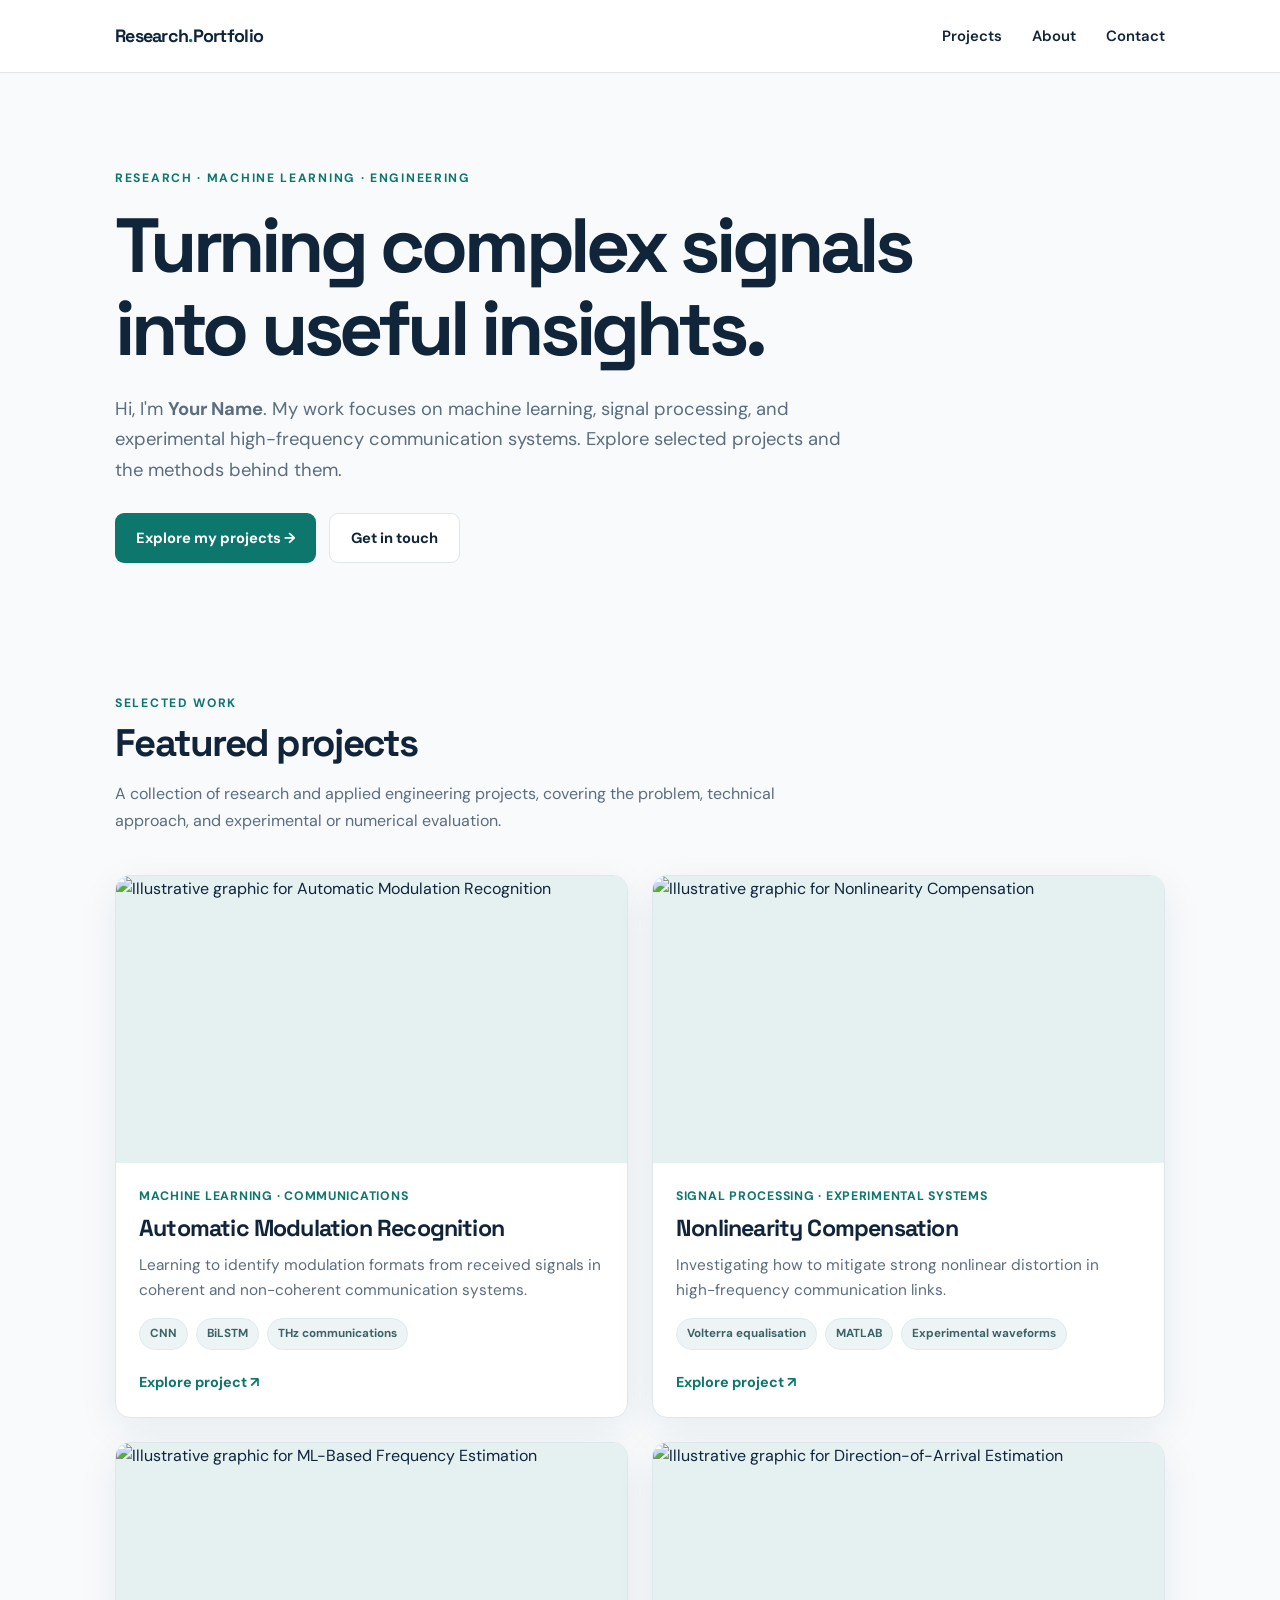
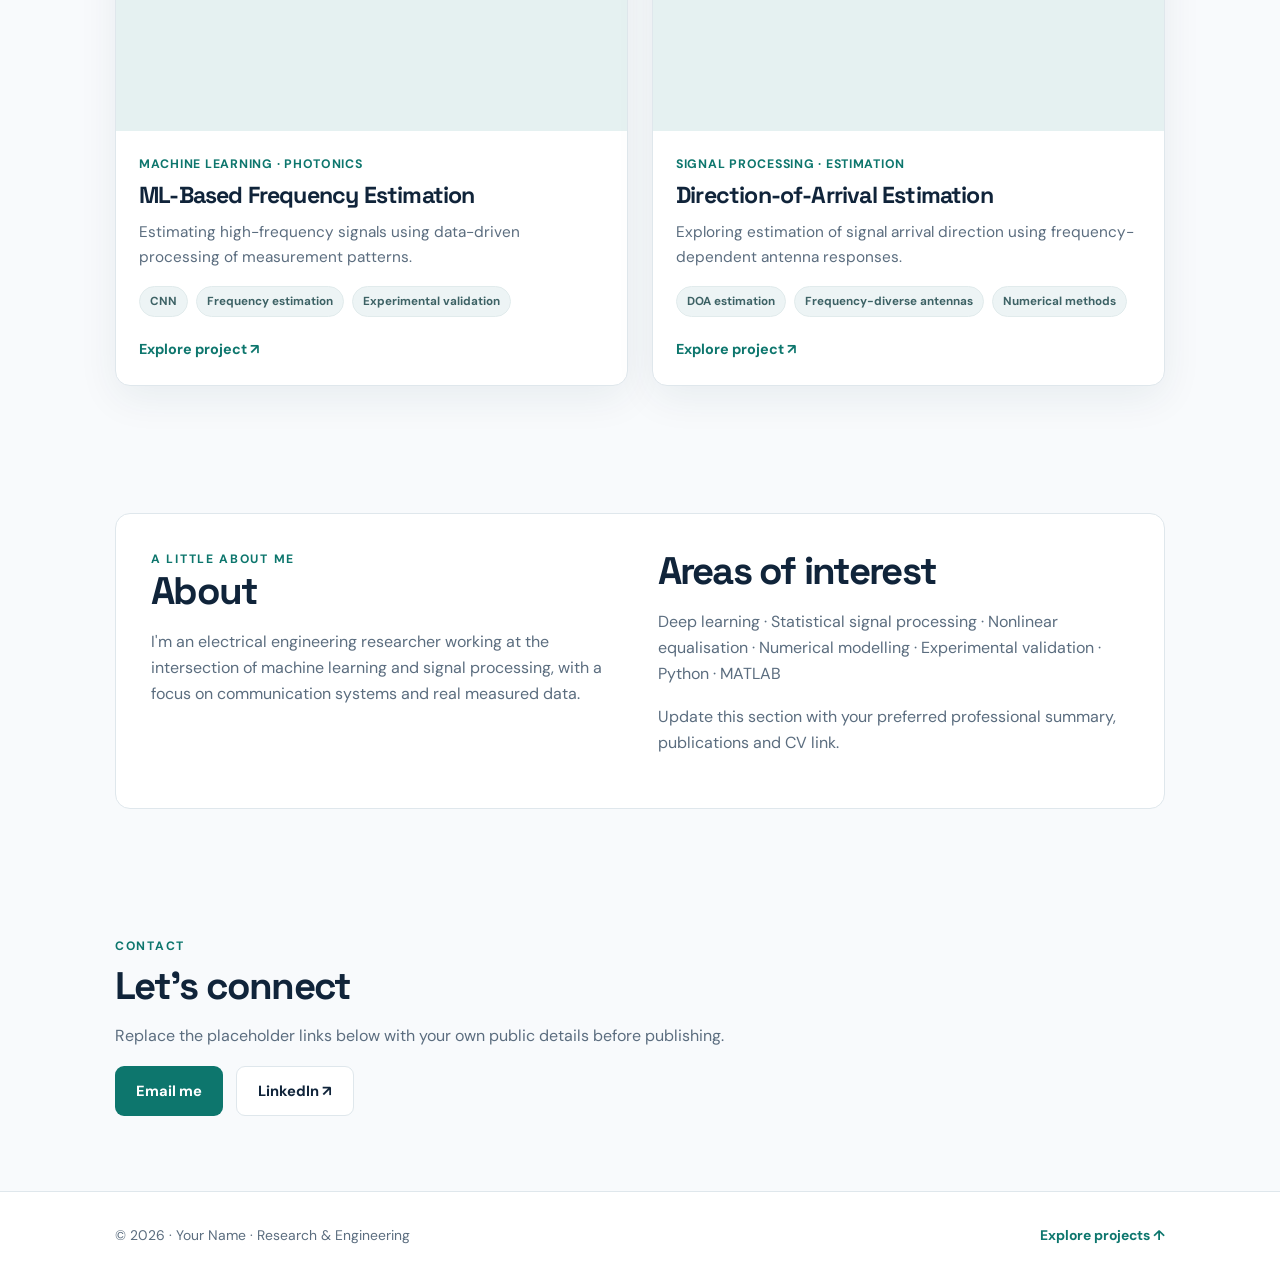
==== index.html @ b9c694e7 "Add files via upload Initial Commit" ====
<!doctype html><html lang="en"><head><meta charset="utf-8"><meta name="viewport" content="width=device-width, initial-scale=1"><meta name="description" content="Research portfolio showcasing machine learning, signal processing and experimental communications projects."><title>Home | Research Portfolio</title><link rel="stylesheet" href="style.css"></head><body><header class="topbar"><nav class="container nav" aria-label="Main navigation"><a class="logo" href="index.html">Research<span>.</span>Portfolio</a><div class="navlinks"><a href="index.html#projects">Projects</a><a href="index.html#about">About</a><a href="index.html#contact">Contact</a></div></nav></header><main><section class="hero"><div class="container"><div class="eyebrow">Research · Machine Learning · Engineering</div><h1>Turning complex signals into useful insights.</h1><p class="lede">Hi, I'm <strong>Your Name</strong>. My work focuses on machine learning, signal processing, and experimental high-frequency communication systems. Explore selected projects and the methods behind them.</p><div class="actions"><a class="btn" href="#projects">Explore my projects →</a><a class="btn secondary" href="#contact">Get in touch</a></div></div></section><section id="projects" class="section"><div class="container"><div class="section-heading"><div><div class="eyebrow">Selected work</div><h2>Featured projects</h2><p class="section-intro">A collection of research and applied engineering projects, covering the problem, technical approach, and experimental or numerical evaluation.</p></div></div><div class="grid"><a class="project-card" href="projects/modulation-recognition.html"><img src="assets/amr.svg" alt="Illustrative graphic for Automatic Modulation Recognition" loading="lazy"><div class="card-body"><div class="kicker">Machine Learning · Communications</div><h3>Automatic Modulation Recognition</h3><p>Learning to identify modulation formats from received signals in coherent and non-coherent communication systems.</p><div class="tags"><span class="tag">CNN</span><span class="tag">BiLSTM</span><span class="tag">THz communications</span></div><span class="view">Explore project ↗</span></div></a>
<a class="project-card" href="projects/nonlinearity-compensation.html"><img src="assets/nonlinear.svg" alt="Illustrative graphic for Nonlinearity Compensation" loading="lazy"><div class="card-body"><div class="kicker">Signal Processing · Experimental Systems</div><h3>Nonlinearity Compensation</h3><p>Investigating how to mitigate strong nonlinear distortion in high-frequency communication links.</p><div class="tags"><span class="tag">Volterra equalisation</span><span class="tag">MATLAB</span><span class="tag">Experimental waveforms</span></div><span class="view">Explore project ↗</span></div></a>
<a class="project-card" href="projects/frequency-estimation.html"><img src="assets/frequency.svg" alt="Illustrative graphic for ML-Based Frequency Estimation" loading="lazy"><div class="card-body"><div class="kicker">Machine Learning · Photonics</div><h3>ML-Based Frequency Estimation</h3><p>Estimating high-frequency signals using data-driven processing of measurement patterns.</p><div class="tags"><span class="tag">CNN</span><span class="tag">Frequency estimation</span><span class="tag">Experimental validation</span></div><span class="view">Explore project ↗</span></div></a>
<a class="project-card" href="projects/direction-of-arrival.html"><img src="assets/doa.svg" alt="Illustrative graphic for Direction-of-Arrival Estimation" loading="lazy"><div class="card-body"><div class="kicker">Signal Processing · Estimation</div><h3>Direction-of-Arrival Estimation</h3><p>Exploring estimation of signal arrival direction using frequency-dependent antenna responses.</p><div class="tags"><span class="tag">DOA estimation</span><span class="tag">Frequency-diverse antennas</span><span class="tag">Numerical methods</span></div><span class="view">Explore project ↗</span></div></a></div></div></section><section id="about" class="section"><div class="container"><div class="about-panel"><div><div class="eyebrow">A little about me</div><h2>About</h2><p class="muted">I'm an electrical engineering researcher working at the intersection of machine learning and signal processing, with a focus on communication systems and real measured data.</p></div><div><h2>Areas of interest</h2><p class="muted">Deep learning · Statistical signal processing · Nonlinear equalisation · Numerical modelling · Experimental validation · Python · MATLAB</p><p class="muted">Update this section with your preferred professional summary, publications and CV link.</p></div></div></div></section><section class="section" id="contact"><div class="container"><div class="eyebrow">Contact</div><h2>Let's connect</h2><p class="section-intro">Replace the placeholder links below with your own public details before publishing.</p><div class="actions"><a class="btn" href="mailto:you@example.com">Email me</a><a class="btn secondary" href="https://www.linkedin.com/" target="_blank" rel="noopener noreferrer">LinkedIn ↗</a></div></div></section></main><footer><div class="container"><span>© <span id="year">2026</span> · Your Name · Research & Engineering</span><a class="plainlink" href="index.html#projects">Explore projects ↑</a></div></footer><script>document.getElementById('year').textContent=new Date().getFullYear();</script></body></html>
---- style.css ----
@import url('https://fonts.googleapis.com/css2?family=DM+Sans:wght@400;500;600;700&family=Space+Grotesk:wght@500;600;700&display=swap');
:root{--bg:#f8fafc;--ink:#10243a;--muted:#5b6d7f;--line:#dfe7ec;--accent:#0d766d;--accent-2:#d7f4eb;--white:#fff;--shadow:0 12px 40px rgba(20,55,72,.07)}*{box-sizing:border-box}html{scroll-behavior:smooth}body{margin:0;background:var(--bg);color:var(--ink);font-family:'DM Sans',Arial,sans-serif;line-height:1.65}a{color:inherit;text-decoration:none}a:hover{color:var(--accent)}.container{max-width:1100px;padding:0 25px;margin:auto}.topbar{background:#fff;border-bottom:1px solid var(--line);position:sticky;top:0;z-index:10}.nav{min-height:72px;display:flex;justify-content:space-between;align-items:center;gap:20px}.logo{font-family:'Space Grotesk',sans-serif;font-size:1.12rem;font-weight:700;letter-spacing:-.04em}.logo span{color:var(--accent)}.navlinks{display:flex;gap:30px;font-size:.93rem;font-weight:600}.hero{padding:95px 0 78px}.eyebrow{font-size:.76rem;letter-spacing:.14em;font-weight:700;color:var(--accent);text-transform:uppercase}.hero h1{font:700 clamp(2.7rem,6vw,5.4rem)/1.08 'Space Grotesk',sans-serif;letter-spacing:-.055em;max-width:920px;margin:16px 0 24px}.lede{font-size:1.15rem;color:var(--muted);max-width:735px;margin:0 0 28px}.actions{display:flex;flex-wrap:wrap;gap:13px}.btn{display:inline-flex;justify-content:center;align-items:center;background:var(--accent);color:#fff!important;font-weight:700;font-size:.92rem;border-radius:9px;padding:12px 21px}.btn.secondary{background:#fff;color:var(--ink)!important;border:1px solid var(--line)}.btn:hover{filter:brightness(.95)}.section{padding:52px 0 75px}.section-heading{display:flex;align-items:end;justify-content:space-between;gap:20px;margin-bottom:25px}.section h2,.page h1{font:700 clamp(1.8rem,3vw,2.7rem)/1.14 'Space Grotesk',sans-serif;letter-spacing:-.045em;margin:8px 0}.section-intro{color:var(--muted);max-width:680px}.grid{display:grid;grid-template-columns:repeat(2,minmax(0,1fr));gap:24px}.project-card{display:block;background:var(--white);border:1px solid var(--line);overflow:hidden;border-radius:15px;box-shadow:var(--shadow);transition:transform .2s,box-shadow .2s}.project-card:hover{transform:translateY(-4px);box-shadow:0 19px 40px rgba(20,55,72,.12)}.project-card img{width:100%;display:block;aspect-ratio:16/9;object-fit:cover;background:#e5f1f1}.card-body{padding:23px}.kicker{font-size:.77rem;color:var(--accent);font-weight:700;letter-spacing:.06em;text-transform:uppercase}.project-card h3{font:700 1.45rem/1.25 'Space Grotesk',sans-serif;letter-spacing:-.035em;margin:7px 0 10px}.project-card p{color:var(--muted);margin:0 0 15px;font-size:.96rem}.tags{display:flex;flex-wrap:wrap;gap:8px}.tag{background:#edf4f5;border:1px solid #e1ebec;padding:5px 10px;border-radius:25px;font-size:.73rem;font-weight:700;color:#3d6265}.view{display:block;font-weight:700;color:var(--accent);margin-top:21px;font-size:.9rem}.about-panel{background:#fff;border:1px solid var(--line);border-radius:15px;padding:35px;display:grid;grid-template-columns:1fr 1fr;gap:35px}.about-panel h2{margin-top:0}.muted{color:var(--muted)}.page{padding:64px 0 88px}.back{display:inline-block;color:var(--accent);font-weight:700;font-size:.92rem;margin-bottom:28px}.page h1{font-size:clamp(2.5rem,5vw,4.3rem);max-width:900px}.page-lede{font-size:1.18rem;color:var(--muted);max-width:750px;margin:18px 0 22px}.featured{width:100%;display:block;border-radius:15px;border:1px solid var(--line);margin-top:40px;background:#e5f1f1}.figcaption{font-size:.82rem;color:var(--muted);margin:9px 0 32px}.article{display:grid;grid-template-columns:minmax(0,1fr) 240px;gap:65px}.article section{margin-bottom:35px}.article h2{font:700 1.35rem 'Space Grotesk',sans-serif;letter-spacing:-.02em;margin:0 0 11px}.article p{color:#3d5061;margin-top:0}.sidebar{background:white;border:1px solid var(--line);padding:20px;border-radius:14px;height:max-content;position:sticky;top:96px}.sidebar h3{font-size:.85rem;margin:0 0 12px}.sidebar .tag{display:inline-block;margin:0 4px 8px 0}.note{border-left:3px solid var(--accent);background:#eff8f6;padding:16px 19px;border-radius:0 8px 8px 0;color:#315e58;font-size:.9rem}footer{border-top:1px solid var(--line);background:#fff;padding:32px 0;color:var(--muted);font-size:.87rem}footer .container{display:flex;justify-content:space-between;gap:20px}.plainlink{color:var(--accent);font-weight:700}a:focus-visible{outline:3px solid #50b8a9;outline-offset:3px}@media(max-width:760px){.hero{padding:65px 0 48px}.grid,.about-panel,.article{grid-template-columns:1fr}.nav{min-height:64px}.navlinks{gap:15px;font-size:.84rem}.article{gap:5px}.sidebar{position:static}.section{padding:35px 0 60px}footer .container{flex-direction:column}.about-panel{padding:24px}}@media(prefers-reduced-motion:reduce){html{scroll-behavior:auto}.project-card{transition:none}}
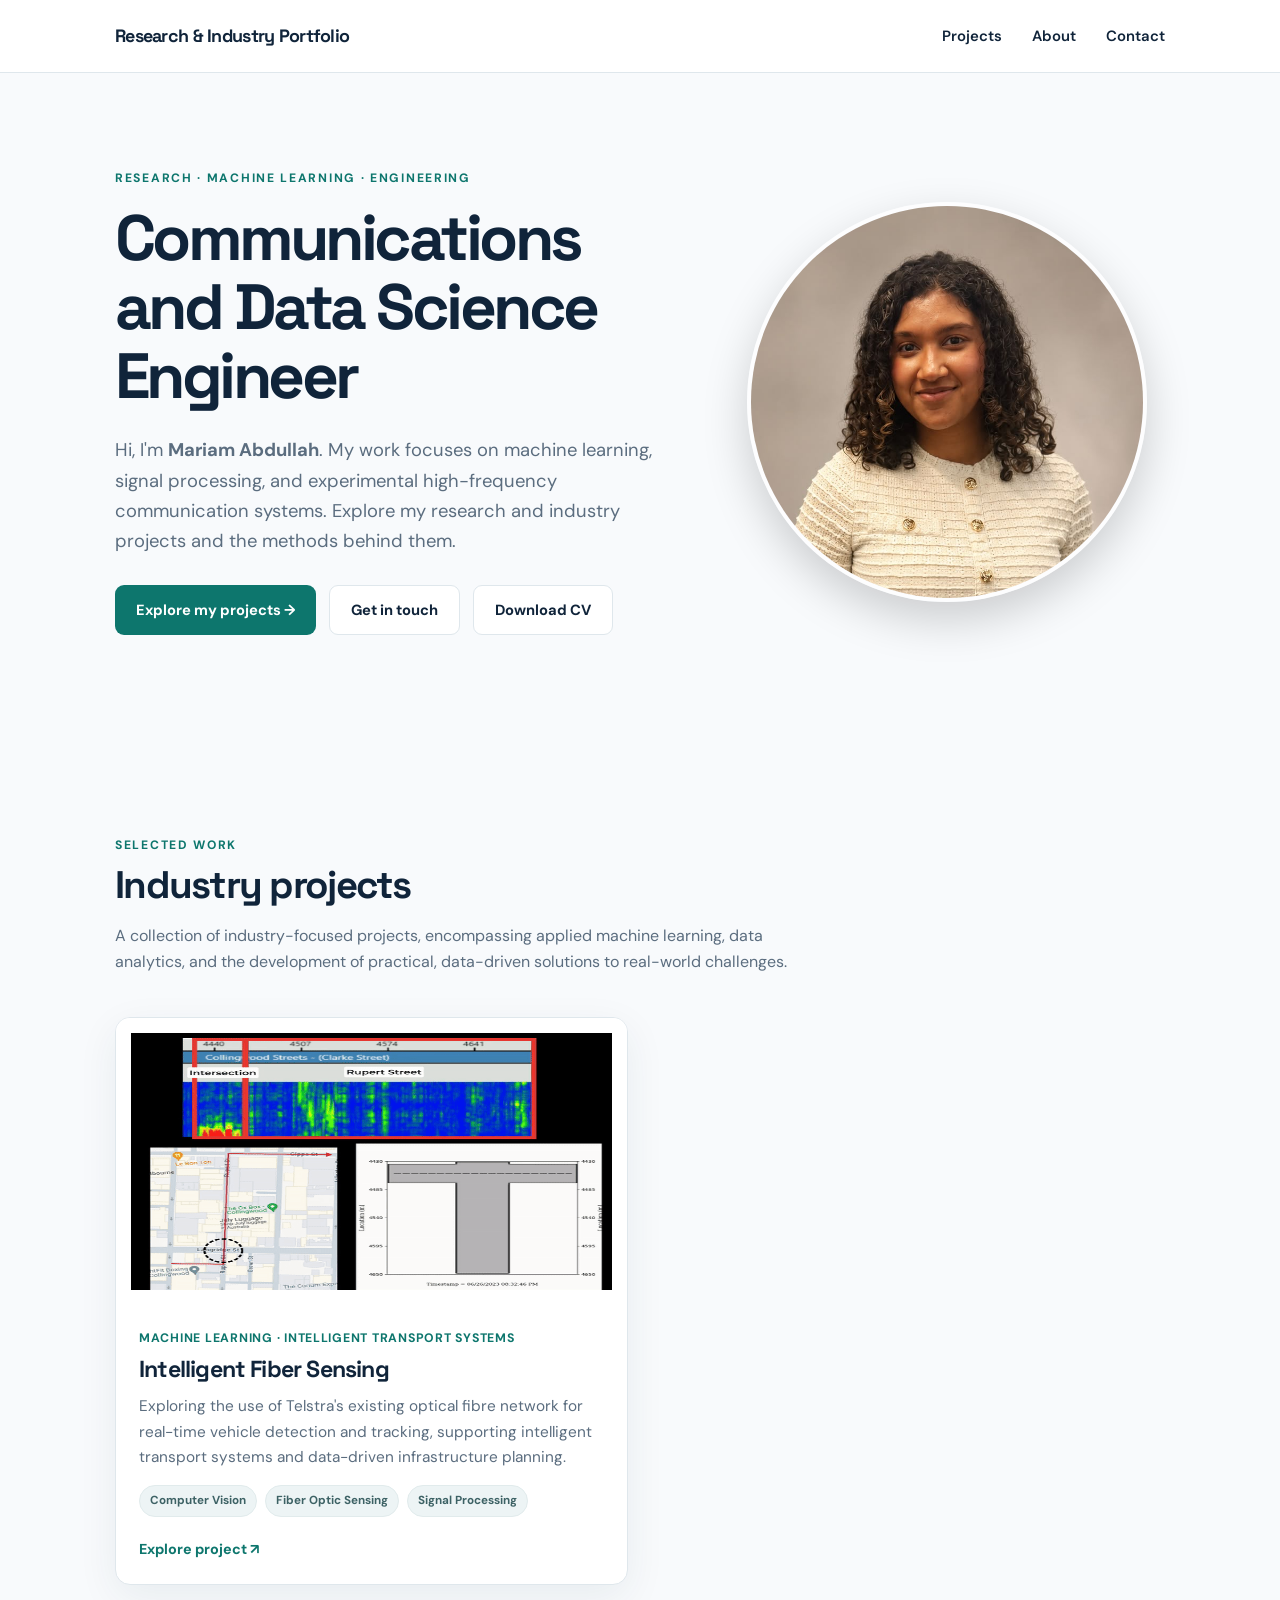
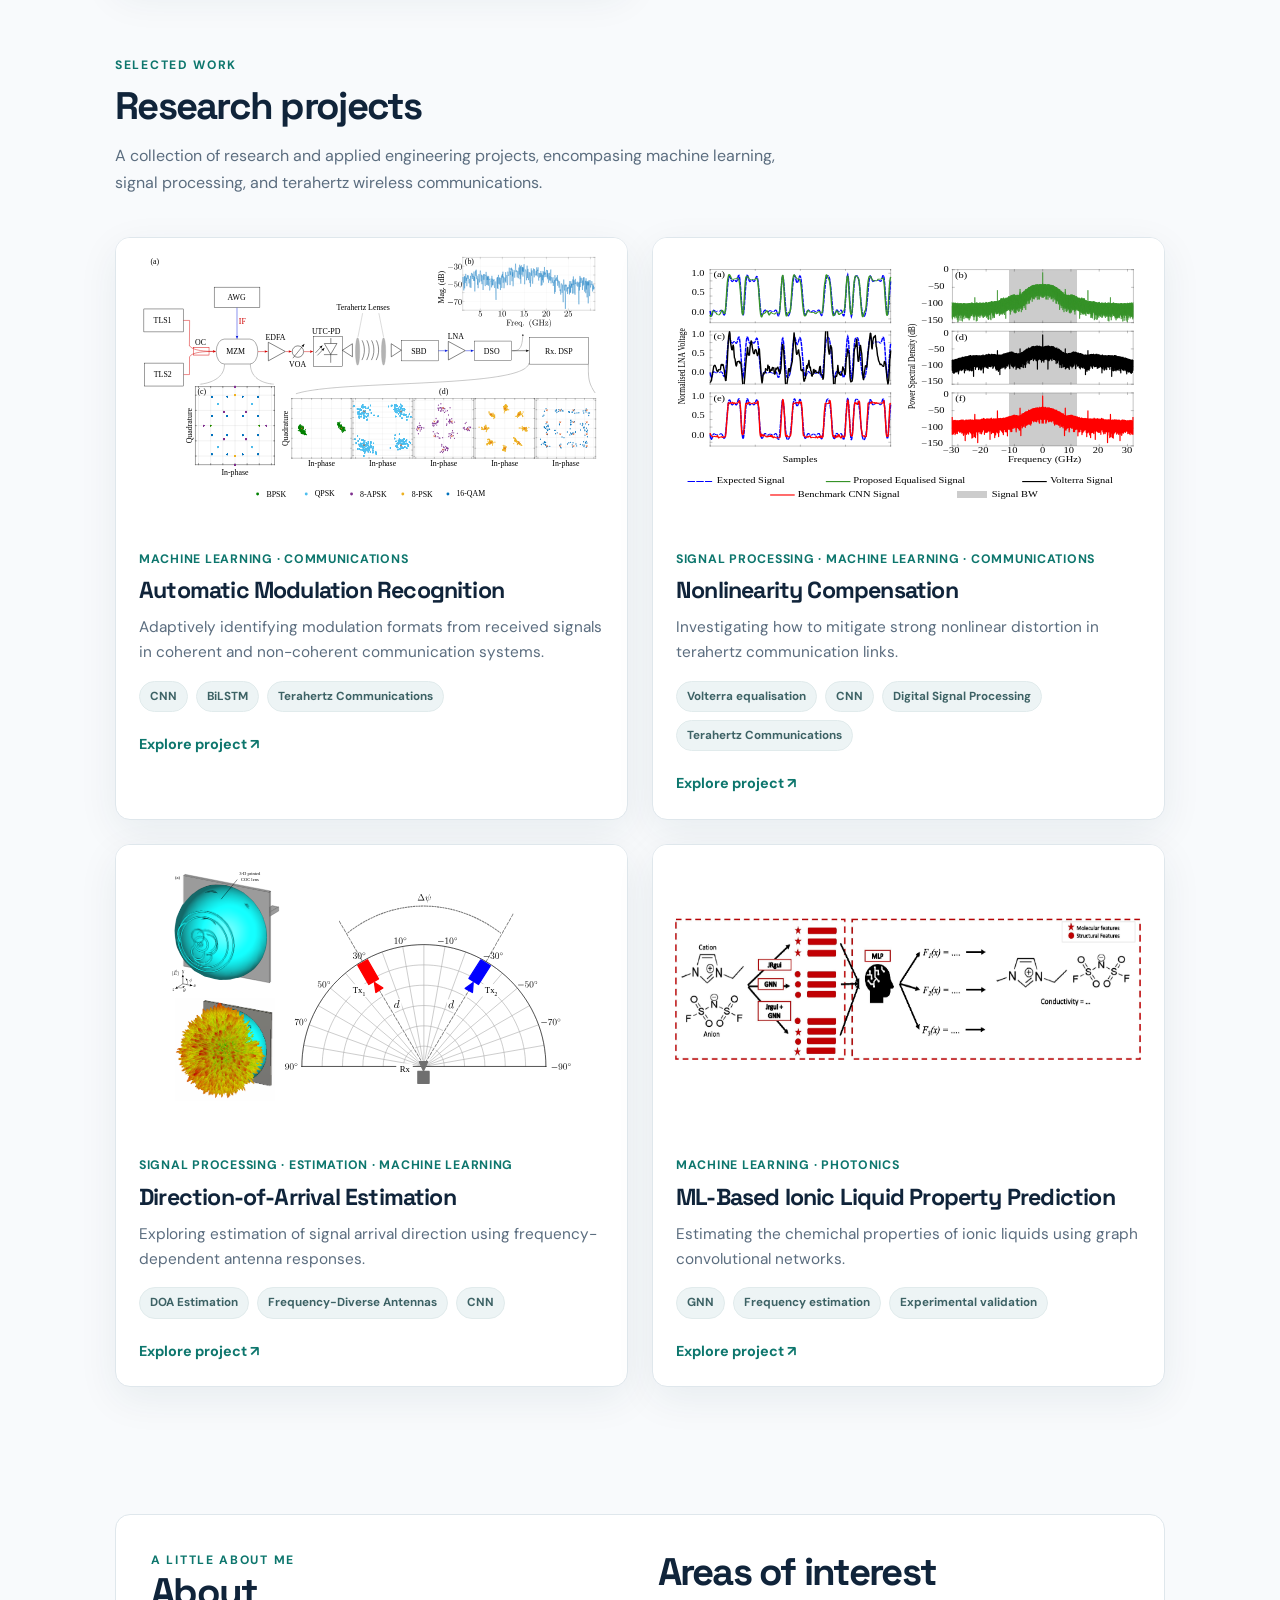
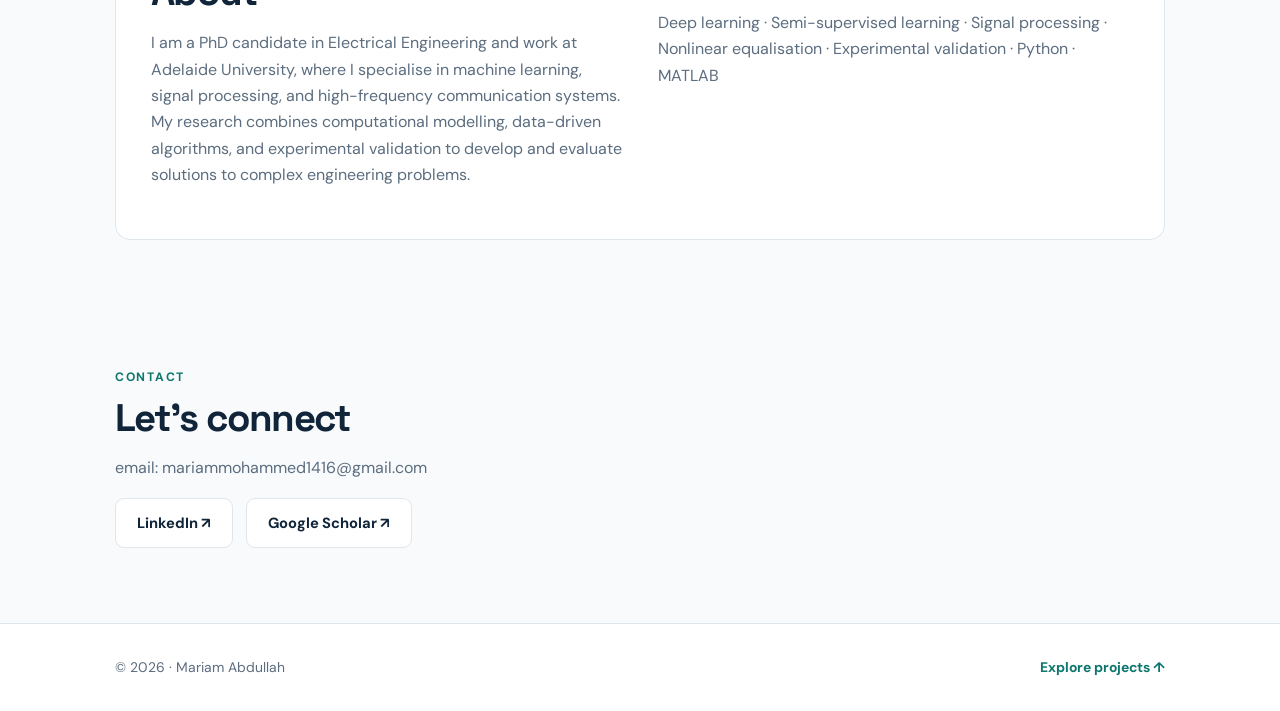
==== commit 1ce05f85: "Updated portfolio" ====
--- a/index.html
+++ b/index.html
@@ -1,4 +1,401 @@
-<!doctype html><html lang="en"><head><meta charset="utf-8"><meta name="viewport" content="width=device-width, initial-scale=1"><meta name="description" content="Research portfolio showcasing machine learning, signal processing and experimental communications projects."><title>Home | Research Portfolio</title><link rel="stylesheet" href="style.css"></head><body><header class="topbar"><nav class="container nav" aria-label="Main navigation"><a class="logo" href="index.html">Research<span>.</span>Portfolio</a><div class="navlinks"><a href="index.html#projects">Projects</a><a href="index.html#about">About</a><a href="index.html#contact">Contact</a></div></nav></header><main><section class="hero"><div class="container"><div class="eyebrow">Research · Machine Learning · Engineering</div><h1>Turning complex signals into useful insights.</h1><p class="lede">Hi, I'm <strong>Your Name</strong>. My work focuses on machine learning, signal processing, and experimental high-frequency communication systems. Explore selected projects and the methods behind them.</p><div class="actions"><a class="btn" href="#projects">Explore my projects →</a><a class="btn secondary" href="#contact">Get in touch</a></div></div></section><section id="projects" class="section"><div class="container"><div class="section-heading"><div><div class="eyebrow">Selected work</div><h2>Featured projects</h2><p class="section-intro">A collection of research and applied engineering projects, covering the problem, technical approach, and experimental or numerical evaluation.</p></div></div><div class="grid"><a class="project-card" href="projects/modulation-recognition.html"><img src="assets/amr.svg" alt="Illustrative graphic for Automatic Modulation Recognition" loading="lazy"><div class="card-body"><div class="kicker">Machine Learning · Communications</div><h3>Automatic Modulation Recognition</h3><p>Learning to identify modulation formats from received signals in coherent and non-coherent communication systems.</p><div class="tags"><span class="tag">CNN</span><span class="tag">BiLSTM</span><span class="tag">THz communications</span></div><span class="view">Explore project ↗</span></div></a>
-<a class="project-card" href="projects/nonlinearity-compensation.html"><img src="assets/nonlinear.svg" alt="Illustrative graphic for Nonlinearity Compensation" loading="lazy"><div class="card-body"><div class="kicker">Signal Processing · Experimental Systems</div><h3>Nonlinearity Compensation</h3><p>Investigating how to mitigate strong nonlinear distortion in high-frequency communication links.</p><div class="tags"><span class="tag">Volterra equalisation</span><span class="tag">MATLAB</span><span class="tag">Experimental waveforms</span></div><span class="view">Explore project ↗</span></div></a>
-<a class="project-card" href="projects/frequency-estimation.html"><img src="assets/frequency.svg" alt="Illustrative graphic for ML-Based Frequency Estimation" loading="lazy"><div class="card-body"><div class="kicker">Machine Learning · Photonics</div><h3>ML-Based Frequency Estimation</h3><p>Estimating high-frequency signals using data-driven processing of measurement patterns.</p><div class="tags"><span class="tag">CNN</span><span class="tag">Frequency estimation</span><span class="tag">Experimental validation</span></div><span class="view">Explore project ↗</span></div></a>
-<a class="project-card" href="projects/direction-of-arrival.html"><img src="assets/doa.svg" alt="Illustrative graphic for Direction-of-Arrival Estimation" loading="lazy"><div class="card-body"><div class="kicker">Signal Processing · Estimation</div><h3>Direction-of-Arrival Estimation</h3><p>Exploring estimation of signal arrival direction using frequency-dependent antenna responses.</p><div class="tags"><span class="tag">DOA estimation</span><span class="tag">Frequency-diverse antennas</span><span class="tag">Numerical methods</span></div><span class="view">Explore project ↗</span></div></a></div></div></section><section id="about" class="section"><div class="container"><div class="about-panel"><div><div class="eyebrow">A little about me</div><h2>About</h2><p class="muted">I'm an electrical engineering researcher working at the intersection of machine learning and signal processing, with a focus on communication systems and real measured data.</p></div><div><h2>Areas of interest</h2><p class="muted">Deep learning · Statistical signal processing · Nonlinear equalisation · Numerical modelling · Experimental validation · Python · MATLAB</p><p class="muted">Update this section with your preferred professional summary, publications and CV link.</p></div></div></div></section><section class="section" id="contact"><div class="container"><div class="eyebrow">Contact</div><h2>Let's connect</h2><p class="section-intro">Replace the placeholder links below with your own public details before publishing.</p><div class="actions"><a class="btn" href="mailto:you@example.com">Email me</a><a class="btn secondary" href="https://www.linkedin.com/" target="_blank" rel="noopener noreferrer">LinkedIn ↗</a></div></div></section></main><footer><div class="container"><span>© <span id="year">2026</span> · Your Name · Research & Engineering</span><a class="plainlink" href="index.html#projects">Explore projects ↑</a></div></footer><script>document.getElementById('year').textContent=new Date().getFullYear();</script></body></html>+
+<!DOCTYPE html>
+<html lang="en">
+<head>
+    <meta charset="utf-8">
+    <meta name="viewport" content="width=device-width, initial-scale=1">
+    <meta name="description" content="Research portfolio showcasing machine learning, signal processing and experimental communications projects.">
+
+    <title>Home | Portfolio</title>
+
+    <link rel="stylesheet" href="style.css">
+</head>
+
+<body>
+
+    <!-- Navigation -->
+    <header class="topbar">
+        <nav class="container nav" aria-label="Main navigation">
+
+            <a class="logo" href="index.html">
+                Research & Industry Portfolio
+            </a>
+
+            <div class="navlinks">
+                <a href="index.html#projects">Projects</a>
+                <a href="index.html#about">About</a>
+                <a href="index.html#contact">Contact</a>
+            </div>
+
+        </nav>
+    </header>
+
+
+    <main>
+
+        <!-- Hero Section -->
+        <section class="hero">
+            <div class="container hero-layout">
+
+                <!-- Left Side: Introduction -->
+                <div class="hero-content">
+                    <div class="eyebrow">
+                        Research · Machine Learning · Engineering
+                    </div>
+
+                    <h1>Communications and Data Science Engineer</h1>
+
+                    <p class="lede">
+                        Hi, I'm <strong>Mariam Abdullah</strong>.
+                        My work focuses on machine learning, signal processing,
+                        and experimental high-frequency communication systems.
+                        Explore my research and industry projects and the methods behind them.
+                    </p>
+
+                    <div class="actions">
+                        <a class="btn" href="#projects">Explore my projects →</a>
+                        <a class="btn secondary" href="#contact">Get in touch</a>
+                        <a class="btn secondary" href="files/Mariam_CV.pdf" download="Mariam_CV.pdf"> Download CV </a>
+
+                    </div>
+                </div>
+
+                <!-- Right Side: Circular Profile Photo -->
+                <div class="hero-photo">
+                    <img
+                        src="assets/headshot.jpeg"
+                        alt="Portrait of Your Name"
+                        class="profile-image"
+                    >
+                </div>
+
+            </div>
+        </section>
+        </section>
+        
+
+        <!-- Featured Projects Section -->
+        <section id="projects" class="section">
+            <div class="container">
+
+                <div class="section-heading" style="margin-top: 70px;">
+                    <div>
+
+                        <div class="eyebrow">Selected work</div>
+
+                        <h2>Industry projects</h2>
+
+                        <p class="section-intro">
+                            A collection of industry-focused projects, encompassing applied machine learning, 
+                            data analytics, and the development of practical, data-driven solutions to real-world challenges.
+                        </p>
+
+                    </div>
+                </div>
+
+                <div class="grid">
+
+                    <!-- Project 1: Intelligent Fiber Sensing -->
+                    <a class="project-card" href="projects/intelligent-fiber-sensing.html">
+
+                        <img
+                            src="assets/intelligent-fiber-sensing/intersection.gif"
+                            alt="Illustrative graphic for fiber sensing insights"
+                            loading="lazy"
+                        >
+
+                        <div class="card-body">
+
+                            <div class="kicker">
+                                Machine Learning · Intelligent Transport Systems
+                            </div>
+
+                            <h3>Intelligent Fiber Sensing</h3>
+
+                            <p>
+                                Exploring the use of Telstra's existing optical fibre network for real-time vehicle detection and tracking, 
+                                supporting intelligent transport systems and data-driven infrastructure planning.
+                            </p>
+
+                            <div class="tags">
+                                <span class="tag">Computer Vision</span>
+                                <span class="tag">Fiber Optic Sensing</span>
+                                <span class="tag">Signal Processing</span>
+                            </div>
+
+                            <span class="view">Explore project ↗</span>
+
+                        </div>
+                    </a>
+                </div>
+
+
+                <div class="section-heading" style="margin-top: 70px;">
+                    <div>
+
+                        <div class="eyebrow">Selected work</div>
+
+                        <h2>Research projects</h2>
+
+                        <p class="section-intro">
+                            A collection of research and applied engineering projects,
+                            encompasing machine learning, signal processing, and terahertz wireless communications.
+                        </p>
+
+                    </div>
+                </div>
+
+
+                <div class="grid">
+
+                    <!-- Project 1: Automatic Modulation Recognition -->
+                    <a class="project-card" href="projects/modulation-recognition.html">
+
+                        <img
+                            src="assets/AMR.svg"
+                            alt="Illustrative graphic for Automatic Modulation Recognition"
+                            loading="lazy"
+                        >
+
+                        <div class="card-body">
+
+                            <div class="kicker">
+                                Machine Learning · Communications
+                            </div>
+
+                            <h3>Automatic Modulation Recognition</h3>
+
+                            <p>
+                                Adaptively identifying modulation formats from received
+                                signals in coherent and non-coherent communication systems.
+                            </p>
+
+                            <div class="tags">
+                                <span class="tag">CNN</span>
+                                <span class="tag">BiLSTM</span>
+                                <span class="tag">Terahertz Communications</span>
+                            </div>
+
+                            <span class="view">Explore project ↗</span>
+
+                        </div>
+                    </a>
+
+
+                    <!-- Project 2: Nonlinearity Compensation -->
+                    <a class="project-card" href="projects/nonlinearity-compensation.html">
+
+                        <img
+                            src="assets/Nonlinearity.svg"
+                            alt="Illustrative graphic for Nonlinearity Compensation"
+                            loading="lazy"
+                        >
+
+                        <div class="card-body">
+
+                            <div class="kicker">
+                                Signal Processing · Machine Learning · Communications
+                            </div>
+
+                            <h3>Nonlinearity Compensation</h3>
+
+                            <p>
+                                Investigating how to mitigate strong nonlinear distortion
+                                in terahertz communication links.
+                            </p>
+
+                            <div class="tags">
+                                <span class="tag">Volterra equalisation</span>
+                                <span class="tag">CNN</span>
+                                <span class="tag">Digital Signal Processing</span>
+                                <span class="tag">Terahertz Communications</span>
+                            </div>
+
+                            <span class="view">Explore project ↗</span>
+
+                        </div>
+                    </a>
+                    
+                    <!-- Project 3: Direction-of-Arrival Estimation -->
+                    <a class="project-card" href="projects/direction-of-arrival.html">
+
+                        <img
+                            src="assets/DOA.svg"
+                            alt="Illustrative graphic for Direction-of-Arrival Estimation"
+                            loading="lazy"
+                        >
+
+                        <div class="card-body">
+
+                            <div class="kicker">
+                                Signal Processing · Estimation · Machine Learning
+                            </div>
+
+                            <h3>Direction-of-Arrival Estimation</h3>
+
+                            <p>
+                                Exploring estimation of signal arrival direction using
+                                frequency-dependent antenna responses.
+                            </p>
+
+                            <div class="tags">
+                                <span class="tag">DOA Estimation</span>
+                                <span class="tag">Frequency-Diverse Antennas</span>
+                                <span class="tag">CNN</span>
+                            </div>
+
+                            <span class="view">Explore project ↗</span>
+
+                        </div>
+                    </a>
+
+                    <!-- Project 4: ML-Based IL Property Prediction -->
+                    <a class="project-card" href="projects/ionic-liquid-prediction.html">
+
+                        <img
+                            src="assets/ILproperties.svg"
+                            loading="lazy"
+                        >
+
+                        <div class="card-body">
+
+                            <div class="kicker">
+                                Machine Learning · Photonics
+                            </div>
+
+                            <h3>ML-Based Ionic Liquid Property Prediction</h3>
+
+                            <p>
+                                Estimating the chemichal properties of ionic liquids using  graph convolutional networks.
+                            </p>
+
+                            <div class="tags">
+                                <span class="tag">GNN</span>
+                                <span class="tag">Frequency estimation</span>
+                                <span class="tag">Experimental validation</span>
+                            </div>
+
+                            <span class="view">Explore project ↗</span>
+
+                        </div>
+                    </a>
+
+
+                    
+
+                </div>
+            </div>
+        </section>
+
+
+        <!-- About Section -->
+        <section id="about" class="section">
+            <div class="container">
+
+                <div class="about-panel">
+
+                    <div>
+
+                        <div class="eyebrow">A little about me</div>
+
+                        <h2>About</h2>
+
+                        <p class="muted">
+                            I am a PhD candidate in Electrical Engineering and work at Adelaide University, where I
+                            specialise in machine learning, signal processing, and high-frequency
+                            communication systems. My research combines computational modelling,
+                            data-driven algorithms, and experimental validation to develop and
+                            evaluate solutions to complex engineering problems.
+                        </p>
+
+                    </div>
+
+
+                    <div>
+
+                        <h2>Areas of interest</h2>
+
+                        <p class="muted">
+                            Deep learning · Semi-supervised learning · Signal processing ·
+                            Nonlinear equalisation · Experimental validation · Python · MATLAB
+                        </p>
+
+                        <!-- <p class="muted">
+                            Update this section with your preferred professional
+                            summary, publications and CV link.
+                        </p> -->
+
+                    </div>
+
+                </div>
+            </div>
+        </section>
+
+
+        <!-- Contact Section -->
+        <section class="section" id="contact">
+            <div class="container">
+
+                <div class="eyebrow">Contact</div>
+
+                <h2>Let's connect</h2>
+
+                <p class="section-intro">
+                    email: mariammohammed1416@gmail.com
+                </p>
+
+                <div class="actions">
+
+                    <!-- <a class="btn" href="mailto:mariammohammed1416@gamil.com">
+                        Email me
+                    </a> -->
+
+                    <a
+                        class="btn secondary"
+                        href="https://linkedin.com/in/mariam-abdullah-b19786141"
+                        target="_blank"
+                        rel="noopener noreferrer"
+                    >
+                        LinkedIn ↗
+                    </a>
+
+                    <a
+                        class="btn secondary"
+                        href="https://scholar.google.com/citations?user=w2zbA9cAAAAJ&hl=en"
+                        target="_blank"
+                        rel="noopener noreferrer"
+                    >
+                        Google Scholar ↗
+                    </a>
+
+                </div>
+
+            </div>
+        </section>
+
+    </main>
+
+
+    <!-- Footer -->
+    <footer>
+        <div class="container">
+
+            <span>
+                © <span id="year">2026</span> · Mariam Abdullah
+            </span>
+
+            <a class="plainlink" href="index.html#projects">
+                Explore projects ↑
+            </a>
+
+        </div>
+    </footer>
+
+
+    <!-- Automatically Update Footer Year -->
+    <script>
+        document.getElementById('year').textContent = new Date().getFullYear();
+    </script>
+
+</body>
+</html>
--- a/style.css
+++ b/style.css
@@ -1,2 +1,802 @@
+
+/* ==========================================================
+   1. IMPORT FONTS
+   ========================================================== */
+
 @import url('https://fonts.googleapis.com/css2?family=DM+Sans:wght@400;500;600;700&family=Space+Grotesk:wght@500;600;700&display=swap');
-:root{--bg:#f8fafc;--ink:#10243a;--muted:#5b6d7f;--line:#dfe7ec;--accent:#0d766d;--accent-2:#d7f4eb;--white:#fff;--shadow:0 12px 40px rgba(20,55,72,.07)}*{box-sizing:border-box}html{scroll-behavior:smooth}body{margin:0;background:var(--bg);color:var(--ink);font-family:'DM Sans',Arial,sans-serif;line-height:1.65}a{color:inherit;text-decoration:none}a:hover{color:var(--accent)}.container{max-width:1100px;padding:0 25px;margin:auto}.topbar{background:#fff;border-bottom:1px solid var(--line);position:sticky;top:0;z-index:10}.nav{min-height:72px;display:flex;justify-content:space-between;align-items:center;gap:20px}.logo{font-family:'Space Grotesk',sans-serif;font-size:1.12rem;font-weight:700;letter-spacing:-.04em}.logo span{color:var(--accent)}.navlinks{display:flex;gap:30px;font-size:.93rem;font-weight:600}.hero{padding:95px 0 78px}.eyebrow{font-size:.76rem;letter-spacing:.14em;font-weight:700;color:var(--accent);text-transform:uppercase}.hero h1{font:700 clamp(2.7rem,6vw,5.4rem)/1.08 'Space Grotesk',sans-serif;letter-spacing:-.055em;max-width:920px;margin:16px 0 24px}.lede{font-size:1.15rem;color:var(--muted);max-width:735px;margin:0 0 28px}.actions{display:flex;flex-wrap:wrap;gap:13px}.btn{display:inline-flex;justify-content:center;align-items:center;background:var(--accent);color:#fff!important;font-weight:700;font-size:.92rem;border-radius:9px;padding:12px 21px}.btn.secondary{background:#fff;color:var(--ink)!important;border:1px solid var(--line)}.btn:hover{filter:brightness(.95)}.section{padding:52px 0 75px}.section-heading{display:flex;align-items:end;justify-content:space-between;gap:20px;margin-bottom:25px}.section h2,.page h1{font:700 clamp(1.8rem,3vw,2.7rem)/1.14 'Space Grotesk',sans-serif;letter-spacing:-.045em;margin:8px 0}.section-intro{color:var(--muted);max-width:680px}.grid{display:grid;grid-template-columns:repeat(2,minmax(0,1fr));gap:24px}.project-card{display:block;background:var(--white);border:1px solid var(--line);overflow:hidden;border-radius:15px;box-shadow:var(--shadow);transition:transform .2s,box-shadow .2s}.project-card:hover{transform:translateY(-4px);box-shadow:0 19px 40px rgba(20,55,72,.12)}.project-card img{width:100%;display:block;aspect-ratio:16/9;object-fit:cover;background:#e5f1f1}.card-body{padding:23px}.kicker{font-size:.77rem;color:var(--accent);font-weight:700;letter-spacing:.06em;text-transform:uppercase}.project-card h3{font:700 1.45rem/1.25 'Space Grotesk',sans-serif;letter-spacing:-.035em;margin:7px 0 10px}.project-card p{color:var(--muted);margin:0 0 15px;font-size:.96rem}.tags{display:flex;flex-wrap:wrap;gap:8px}.tag{background:#edf4f5;border:1px solid #e1ebec;padding:5px 10px;border-radius:25px;font-size:.73rem;font-weight:700;color:#3d6265}.view{display:block;font-weight:700;color:var(--accent);margin-top:21px;font-size:.9rem}.about-panel{background:#fff;border:1px solid var(--line);border-radius:15px;padding:35px;display:grid;grid-template-columns:1fr 1fr;gap:35px}.about-panel h2{margin-top:0}.muted{color:var(--muted)}.page{padding:64px 0 88px}.back{display:inline-block;color:var(--accent);font-weight:700;font-size:.92rem;margin-bottom:28px}.page h1{font-size:clamp(2.5rem,5vw,4.3rem);max-width:900px}.page-lede{font-size:1.18rem;color:var(--muted);max-width:750px;margin:18px 0 22px}.featured{width:100%;display:block;border-radius:15px;border:1px solid var(--line);margin-top:40px;background:#e5f1f1}.figcaption{font-size:.82rem;color:var(--muted);margin:9px 0 32px}.article{display:grid;grid-template-columns:minmax(0,1fr) 240px;gap:65px}.article section{margin-bottom:35px}.article h2{font:700 1.35rem 'Space Grotesk',sans-serif;letter-spacing:-.02em;margin:0 0 11px}.article p{color:#3d5061;margin-top:0}.sidebar{background:white;border:1px solid var(--line);padding:20px;border-radius:14px;height:max-content;position:sticky;top:96px}.sidebar h3{font-size:.85rem;margin:0 0 12px}.sidebar .tag{display:inline-block;margin:0 4px 8px 0}.note{border-left:3px solid var(--accent);background:#eff8f6;padding:16px 19px;border-radius:0 8px 8px 0;color:#315e58;font-size:.9rem}footer{border-top:1px solid var(--line);background:#fff;padding:32px 0;color:var(--muted);font-size:.87rem}footer .container{display:flex;justify-content:space-between;gap:20px}.plainlink{color:var(--accent);font-weight:700}a:focus-visible{outline:3px solid #50b8a9;outline-offset:3px}@media(max-width:760px){.hero{padding:65px 0 48px}.grid,.about-panel,.article{grid-template-columns:1fr}.nav{min-height:64px}.navlinks{gap:15px;font-size:.84rem}.article{gap:5px}.sidebar{position:static}.section{padding:35px 0 60px}footer .container{flex-direction:column}.about-panel{padding:24px}}@media(prefers-reduced-motion:reduce){html{scroll-behavior:auto}.project-card{transition:none}}+
+
+/* ==========================================================
+   2. GLOBAL VARIABLES
+   ========================================================== */
+
+:root {
+    --bg: #f8fafc;
+    --ink: #10243a;
+    --muted: #5b6d7f;
+    --line: #dfe7ec;
+    --accent: #0d766d;
+    --accent-2: #d7f4eb;
+    --white: #fff;
+
+    --shadow: 0 12px 40px rgba(20, 55, 72, 0.07);
+}
+
+
+/* ==========================================================
+   3. GENERAL STYLING
+   ========================================================== */
+
+* {
+    box-sizing: border-box;
+}
+
+html {
+    scroll-behavior: smooth;
+}
+
+body {
+    margin: 0;
+    background: var(--bg);
+    color: var(--ink);
+    font-family: 'DM Sans', Arial, sans-serif;
+    line-height: 1.65;
+}
+
+a {
+    color: inherit;
+    text-decoration: none;
+}
+
+a:hover {
+    color: var(--accent);
+}
+
+.container {
+    max-width: 1100px;
+    padding: 0 25px;
+    margin: auto;
+}
+
+
+/* ==========================================================
+   4. NAVIGATION BAR
+   ========================================================== */
+
+.topbar {
+    background: #fff;
+    border-bottom: 1px solid var(--line);
+    position: sticky;
+    top: 0;
+    z-index: 10;
+}
+
+.nav {
+    min-height: 72px;
+    display: flex;
+    justify-content: space-between;
+    align-items: center;
+    gap: 20px;
+}
+
+.logo {
+    font-family: 'Space Grotesk', sans-serif;
+    font-size: 1.12rem;
+    font-weight: 700;
+    letter-spacing: -0.04em;
+}
+
+.logo span {
+    color: var(--accent);
+}
+
+.navlinks {
+    display: flex;
+    gap: 30px;
+    font-size: 0.93rem;
+    font-weight: 600;
+}
+
+
+/* ==========================================================
+   5. HERO SECTION
+   ========================================================== */
+
+.hero {
+    padding: 95px 0 78px;
+}
+
+/* Side-by-side layout for introduction and profile photo */
+
+.hero-layout {
+    display: grid;
+    grid-template-columns: minmax(0, 1.3fr) minmax(0, 1fr);
+    align-items: center;
+    gap: 48px;
+}
+
+.hero-content {
+    min-width: 0;
+}
+
+/* Small uppercase text above hero heading */
+
+.eyebrow {
+    font-size: 0.76rem;
+    letter-spacing: 0.14em;
+    font-weight: 700;
+    color: var(--accent);
+    text-transform: uppercase;
+}
+
+/* Main hero heading */
+
+.hero h1 {
+    font: 700 clamp(2.7rem, 5vw, 4.5rem)/1.08
+          'Space Grotesk', sans-serif;
+
+    letter-spacing: -0.055em;
+    max-width: 920px;
+    margin: 16px 0 24px;
+}
+
+/* Introduction paragraph */
+
+.lede {
+    font-size: 1.15rem;
+    color: var(--muted);
+    max-width: 735px;
+    margin: 0 0 28px;
+}
+
+
+/* ==========================================================
+   6. HERO PROFILE PHOTO
+   ========================================================== */
+
+.hero-photo {
+    display: flex;
+    justify-content: center;
+    align-items: center;
+    min-width: 0;
+}
+
+/* Circular profile image */
+
+.profile-image {
+    display: block;
+
+    width: 100%;
+    max-width: 400px;
+    aspect-ratio: 1 / 1;
+    height: auto;
+
+    /* Crop image into a circle */
+    border-radius: 50%;
+
+    /* Crop without stretching the image */
+    object-fit: cover;
+    object-position: center;
+
+    /* Subtle border */
+    border: 4px solid rgba(255, 255, 255, 0.7);
+
+    /* Soft shadow */
+    box-shadow: 0 18px 45px rgba(0, 0, 0, 0.18);
+}
+
+
+/* ==========================================================
+   7. BUTTONS
+   ========================================================== */
+
+.actions {
+    display: flex;
+    flex-wrap: wrap;
+    gap: 13px;
+}
+
+.btn {
+    display: inline-flex;
+    justify-content: center;
+    align-items: center;
+
+    background: var(--accent);
+    color: #fff !important;
+
+    font-weight: 700;
+    font-size: 0.92rem;
+
+    border-radius: 9px;
+    padding: 12px 21px;
+}
+
+.btn.secondary {
+    background: #fff;
+    color: var(--ink) !important;
+    border: 1px solid var(--line);
+}
+
+.btn:hover {
+    filter: brightness(0.95);
+}
+
+
+/* ==========================================================
+   8. GENERAL SECTIONS
+   ========================================================== */
+
+.section {
+    padding: 52px 0 75px;
+}
+
+.section-heading {
+    display: flex;
+    align-items: end;
+    justify-content: space-between;
+    gap: 20px;
+    margin-bottom: 25px;
+}
+
+.section h2,
+.page h1 {
+    font: 700 clamp(1.8rem, 3vw, 2.7rem)/1.14
+          'Space Grotesk', sans-serif;
+
+    letter-spacing: -0.045em;
+    margin: 8px 0;
+}
+
+.section-intro {
+    color: var(--muted);
+    max-width: 680px;
+}
+
+
+/* ==========================================================
+   9. PROJECT GRID
+   ========================================================== */
+
+.grid {
+    display: grid;
+    grid-template-columns: repeat(2, minmax(0, 1fr));
+    gap: 24px;
+}
+
+
+/* ==========================================================
+   10. PROJECT CARDS
+   ========================================================== */
+
+.project-card {
+    display: block;
+
+    background: var(--white);
+    border: 1px solid var(--line);
+    border-radius: 15px;
+
+    overflow: hidden;
+    box-shadow: var(--shadow);
+
+    transition: transform 0.2s, box-shadow 0.2s;
+}
+
+.project-card:hover {
+    transform: translateY(-4px);
+    box-shadow: 0 19px 40px rgba(20, 55, 72, 0.12);
+}
+
+/* Project thumbnail */
+
+.project-card img {
+    width: 100%;
+    display: block;
+
+    aspect-ratio: 16 / 9;
+    object-fit: center;
+
+    background: #ffffff;
+    padding: 15px;
+}
+
+/* Card content */
+
+.card-body {
+    padding: 23px;
+}
+
+.kicker {
+    font-size: 0.77rem;
+    color: var(--accent);
+    font-weight: 700;
+    letter-spacing: 0.06em;
+    text-transform: uppercase;
+}
+
+.project-card h3 {
+    font: 700 1.45rem/1.25 'Space Grotesk', sans-serif;
+    letter-spacing: -0.035em;
+    margin: 7px 0 10px;
+}
+
+.project-card p {
+    color: var(--muted);
+    margin: 0 0 15px;
+    font-size: 0.96rem;
+}
+
+
+/* ==========================================================
+   11. PROJECT TAGS
+   ========================================================== */
+
+.tags {
+    display: flex;
+    flex-wrap: wrap;
+    gap: 8px;
+}
+
+.tag {
+    background: #edf4f5;
+    border: 1px solid #e1ebec;
+
+    padding: 5px 10px;
+    border-radius: 25px;
+
+    font-size: 0.73rem;
+    font-weight: 700;
+    color: #3d6265;
+}
+
+.view {
+    display: block;
+    font-weight: 700;
+    color: var(--accent);
+    margin-top: 21px;
+    font-size: 0.9rem;
+}
+
+
+/* ==========================================================
+   12. ABOUT SECTION
+   ========================================================== */
+
+.about-panel {
+    background: #fff;
+    border: 1px solid var(--line);
+    border-radius: 15px;
+
+    padding: 35px;
+
+    display: grid;
+    grid-template-columns: 1fr 1fr;
+    gap: 35px;
+}
+
+.about-panel h2 {
+    margin-top: 0;
+}
+
+.muted {
+    color: var(--muted);
+}
+
+
+/* ==========================================================
+   13. INDIVIDUAL PROJECT PAGES
+   ========================================================== */
+
+.page {
+    padding: 64px 0 88px;
+}
+
+.back {
+    display: inline-block;
+    color: var(--accent);
+
+    font-weight: 700;
+    font-size: 0.92rem;
+
+    margin-bottom: 28px;
+}
+
+.page h1 {
+    font-size: clamp(2.5rem, 5vw, 4.3rem);
+    max-width: 900px;
+}
+
+.page-lede {
+    font-size: 1.18rem;
+    color: var(--muted);
+
+    max-width: 750px;
+    margin: 18px 0 22px;
+}
+
+
+/* ==========================================================
+   14. PROJECT IMAGES & FIGURES
+   ========================================================== */
+
+.featured {
+    width: 100%;
+    display: block;
+
+    border-radius: 15px;
+    border: 1px solid var(--line);
+
+    margin-top: 40px;
+    background: #ffffff;
+}
+
+.figcaption {
+    font-size: 0.82rem;
+    color: var(--muted);
+    margin: 9px 0 32px;
+}
+
+
+/* ==========================================================
+   15. PROJECT ARTICLE LAYOUT
+   ========================================================== */
+
+.article {
+    display: grid;
+    grid-template-columns: minmax(0, 1fr) 240px;
+    gap: 65px;
+}
+
+.article section {
+    margin-bottom: 35px;
+}
+
+.article h2 {
+    font: 700 1.35rem 'Space Grotesk', sans-serif;
+    letter-spacing: -0.02em;
+    margin: 0 0 11px;
+}
+
+.article p {
+    color: #3d5061;
+    margin-top: 0;
+}
+
+
+/* ==========================================================
+   16. PROJECT SIDEBAR
+   ========================================================== */
+
+.sidebar {
+    background: white;
+    border: 1px solid var(--line);
+
+    padding: 20px;
+    border-radius: 14px;
+
+    height: max-content;
+
+    position: sticky;
+    top: 96px;
+}
+
+.sidebar h3 {
+    font-size: 0.85rem;
+    margin: 0 0 12px;
+}
+
+.sidebar .tag {
+    display: inline-block;
+    margin: 0 4px 8px 0;
+}
+
+
+/* ==========================================================
+   17. INFORMATION NOTES
+   ========================================================== */
+
+.note {
+    border-left: 3px solid var(--accent);
+    background: #ffffff;
+
+    padding: 16px 19px;
+    border-radius: 0 8px 8px 0;
+
+    color: #315e58;
+    font-size: 0.9rem;
+}
+
+
+/* ==========================================================
+   18. FOOTER
+   ========================================================== */
+
+footer {
+    border-top: 1px solid var(--line);
+    background: #fff;
+
+    padding: 32px 0;
+
+    color: var(--muted);
+    font-size: 0.87rem;
+}
+
+footer .container {
+    display: flex;
+    justify-content: space-between;
+    gap: 20px;
+}
+
+.plainlink {
+    color: var(--accent);
+    font-weight: 700;
+}
+
+
+/* ==========================================================
+   19. ACCESSIBILITY
+   ========================================================== */
+
+a:focus-visible {
+    outline: 3px solid #50b8a9;
+    outline-offset: 3px;
+}
+
+
+/* ==========================================================
+   20. RESPONSIVE DESIGN - TABLETS
+   ========================================================== */
+
+@media (max-width: 900px) {
+
+    /* Stack hero text and photo */
+    .hero-layout {
+        grid-template-columns: 1fr;
+        gap: 32px;
+    }
+
+    /* Show profile photo above introduction */
+    .hero-photo {
+        order: -1;
+    }
+
+    .profile-image {
+        max-width: 240px;
+    }
+
+}
+
+
+/* ==========================================================
+   21. RESPONSIVE DESIGN - MOBILE
+   ========================================================== */
+
+@media (max-width: 760px) {
+
+    /* Hero */
+    .hero {
+        padding: 65px 0 48px;
+    }
+
+    .hero h1 {
+        font-size: clamp(2.4rem, 8vw, 3.5rem);
+    }
+
+    /* Project grid, about section and articles */
+    .grid,
+    .about-panel,
+    .article {
+        grid-template-columns: 1fr;
+    }
+
+    /* Navigation */
+    .nav {
+        min-height: 64px;
+    }
+
+    .navlinks {
+        gap: 15px;
+        font-size: 0.84rem;
+    }
+
+    /* Articles */
+    .article {
+        gap: 5px;
+    }
+
+    .sidebar {
+        position: static;
+    }
+
+    /* Sections */
+    .section {
+        padding: 35px 0 60px;
+    }
+
+    /* Footer */
+    footer .container {
+        flex-direction: column;
+    }
+
+    /* About panel */
+    .about-panel {
+        padding: 24px;
+    }
+
+}
+
+
+/* ==========================================================
+   22. REDUCED MOTION ACCESSIBILITY
+   ========================================================== */
+
+@media (prefers-reduced-motion: reduce) {
+
+    html {
+        scroll-behavior: auto;
+    }
+
+    .project-card {
+        transition: none;
+    }
+
+}
+
+
+/* ==========================================================
+   PROJECT ARTICLE - TECHNICAL CONTENT
+   ========================================================== */
+
+/* Prevent content from overflowing the article grid */
+
+.article-content {
+    min-width: 0;
+}
+
+/* Technical subsection headings */
+
+.article h3 {
+    font-family: 'Space Grotesk', sans-serif;
+    font-size: 1.12rem;
+    font-weight: 700;
+    line-height: 1.4;
+    color: var(--ink);
+
+    margin: 25px 0 14px;
+}
+
+/* Lists in project articles */
+
+.article ul,
+.article ol {
+    color: #3d5061;
+    padding-left: 25px;
+    margin: 12px 0 22px;
+    line-height: 1.8;
+}
+
+.article li {
+    margin-bottom: 10px;
+}
+
+.article li strong {
+    color: var(--ink);
+}
+
+/* More comfortable spacing between sections */
+
+.article section {
+    margin-bottom: 48px;
+    scroll-margin-top: 105px;
+}
+
+.article p {
+    margin-bottom: 16px;
+}
+
+
+/* ==========================================================
+   PROJECT FIGURES & ANIMATIONS
+   ========================================================== */
+
+.project-figure {
+    margin: 28px 0 32px;
+    padding: 18px;
+
+    background: #ffffff;
+    border: 1px solid var(--line);
+    border-radius: 14px;
+
+    overflow: hidden;
+}
+
+/* Display images completely without cropping */
+
+.project-figure img {
+    display: block;
+
+    width: 100%;
+    height: auto;
+
+    object-fit: contain;
+    object-position: center;
+
+    background: #ffffff;
+    border-radius: 8px;
+}
+
+/* Figure captions */
+
+.project-figure figcaption {
+    margin-top: 15px;
+
+    font-size: 0.83rem;
+    line-height: 1.6;
+    color: var(--muted);
+
+    text-align: center;
+}
+
+/* Main featured animation */
+
+.project-featured {
+    max-width: 100%;
+    margin: 40px 0 50px;
+}
+
+.project-featured img {
+    width: 100%;
+    height: auto;
+    object-fit: contain;
+}
+
+
+/* ==========================================================
+   PROJECT SIDEBAR NAVIGATION
+   ========================================================== */
+
+.sidebar-heading {
+    margin-top: 28px !important;
+}
+
+.project-nav {
+    display: flex;
+    flex-direction: column;
+    gap: 10px;
+}
+
+.project-nav a {
+    display: block;
+
+    font-size: 0.82rem;
+    line-height: 1.5;
+    color: var(--muted);
+
+    transition: color 0.2s;
+}
+
+.project-nav a:hover {
+    color: var(--accent);
+}
+
+
+/* ==========================================================
+   RESPONSIVE TECHNICAL CONTENT
+   ========================================================== */
+
+@media (max-width: 760px) {
+
+    .project-figure {
+        padding: 10px;
+        margin: 20px 0 28px;
+    }
+
+    .article section {
+        margin-bottom: 35px;
+    }
+
+    .project-nav {
+        gap: 8px;
+    }
+
+}
+
